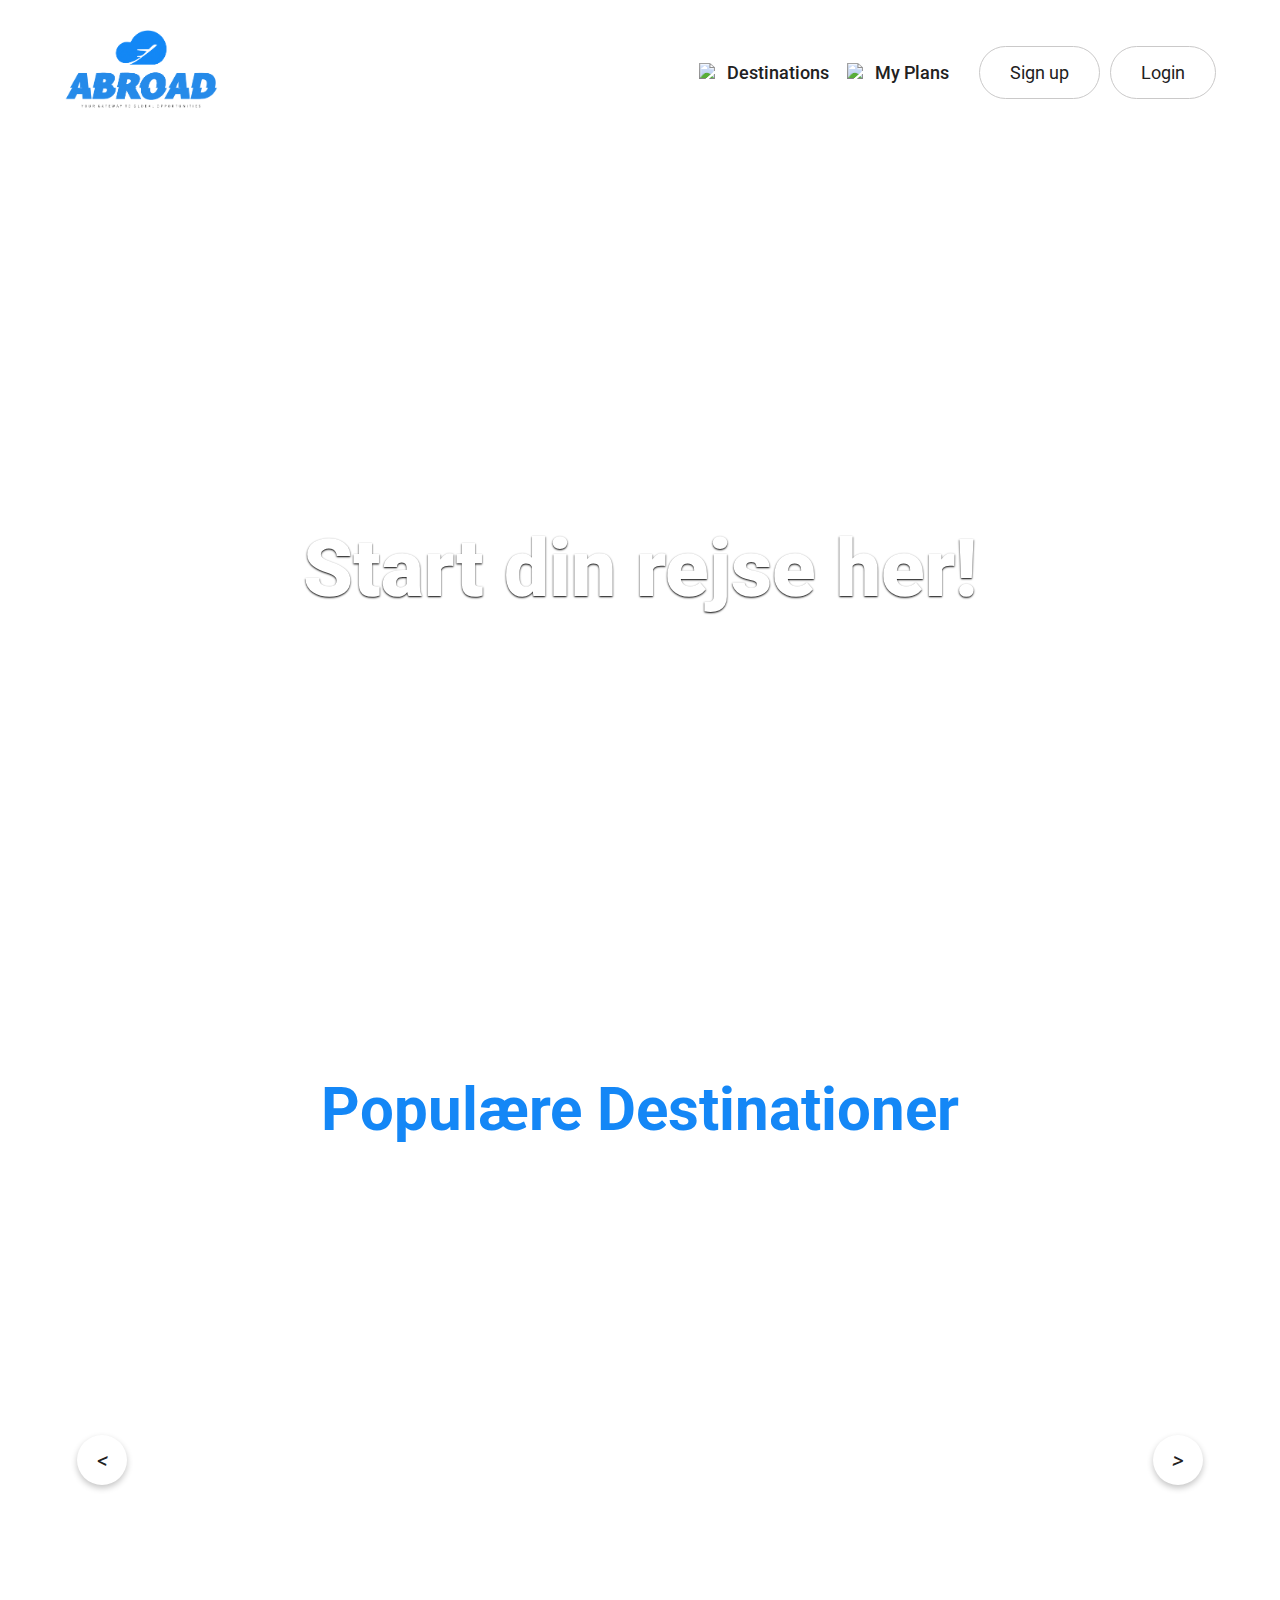
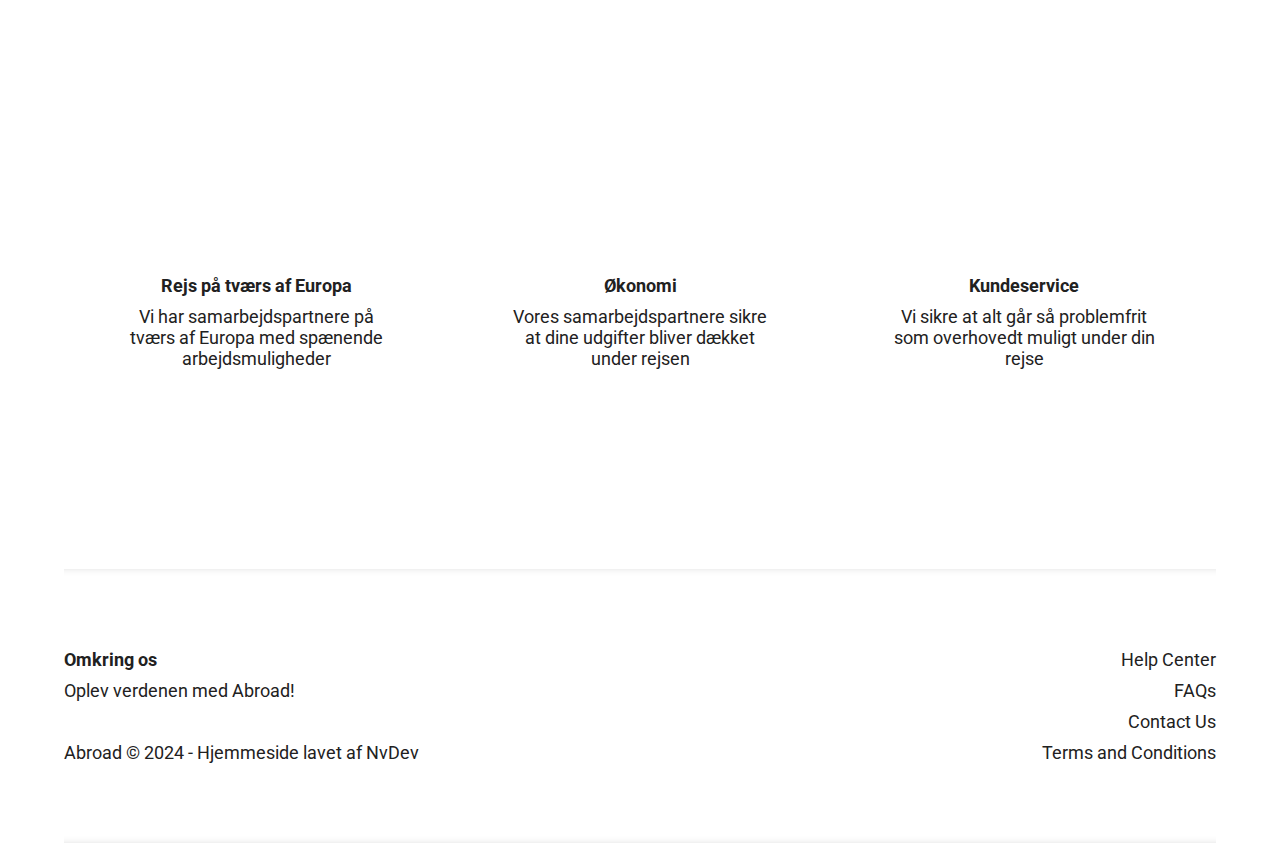
==== index.html @ 3173c701 "first commit" ====
<!DOCTYPE html>
<html lang="en">
  <head>
    <meta charset="UTF-8" />
    <link rel="stylesheet" href="style.css" />
    <link rel="preconnect" href="https://fonts.googleapis.com" />
    <link rel="preconnect" href="https://fonts.gstatic.com" crossorigin />
    <link
      href="https://fonts.googleapis.com/css2?family=Roboto:ital,wght@0,100;0,300;0,400;0,500;0,700;0,900;1,100;1,300;1,400;1,500;1,700;1,900&display=swap"
      rel="stylesheet"
    />
    <meta name="viewport" content="width=device-width, initial-scale=1.0" />
    <title>Abroad</title>
  </head>
  <body>
    <header>
      <a class="logo" href="index.html"
        ><img src="/img/Abroad den rigtige_.png" alt="abroad-logo"
      /></a>
      <div class="header-content">
        <nav>
          <li>
            <a href="#"
              ><img
                src="https://cdn3.iconfinder.com/data/icons/feather-5/24/globe-256.png"
                alt="globe-png"
              />
              Destinations</a
            >
          </li>
          <li>
            <a id="plans-closed" href="#"
              ><img
                src="https://cdn3.iconfinder.com/data/icons/font-awesome-solid/576/plane-256.png"
                alt="plane-png"
              />
              My Plans</a
            >
          </li>
        </nav>
        <div>
          <a class="button" href="">Sign up</a>
          <a class="button" href="">Login</a>
        </div>
      </div>
      <div class="hamburger-card">
        <img
          class="hamburger"
          src="https://cdn0.iconfinder.com/data/icons/user-interface-2063/24/UI_Essential_icon_expanded-01-512.png"
          alt=""
        />
        <ul class="hamburger-content">
          <li><a href="">Login</a></li>
          <li><a href="">Sign up</a></li>
          <li><a href="">My Plans</a></li>
          <li><a href="">Destinations</a></li>
        </ul>
      </div>
    </header>
    <div class="hero">
      <h1>Start din rejse her!</h1>
    </div>
    <main>
      <h2>Populære Destinationer</h2>
      <div class="wrapper-wrapper">
        <div class="wrapper">
          <i id="left" class="fa-solid fa-angle-left"><</i>
          <ul class="carousel">
            <li class="card">
              <a
                style="
                  background-image: url(https://images.unsplash.com/photo-1562497261-397e5f16eeb7?q=80&w=2070&auto=format&fit=crop&ixlib=rb-4.0.3&ixid=M3wxMjA3fDB8MHxwaG90by1wYWdlfHx8fGVufDB8fHx8fA%3D%3D);
                "
                href="#"
                ><h3>Valpolicella</h3></a
              >
            </li>
            <li class="card">
              <a
                style="
                  background-image: url(https://images.unsplash.com/photo-1523531294919-4bcd7c65e216?q=80&w=2070&auto=format&fit=crop&ixlib=rb-4.0.3&ixid=M3wxMjA3fDB8MHxwaG90by1wYWdlfHx8fGVufDB8fHx8fA%3D%3D);
                "
                href="#"
                ><h3>Barcelona</h3></a
              >
            </li>
            <li class="card">
              <a
                style="
                  background-image: url(https://images.unsplash.com/photo-1619794578892-cbdd3ff81c95?q=80&w=1935&auto=format&fit=crop&ixlib=rb-4.0.3&ixid=M3wxMjA3fDB8MHxwaG90by1wYWdlfHx8fGVufDB8fHx8fA%3D%3D);
                "
                href="#"
                ><h3>Paris</h3></a
              >
            </li>
            <li class="card">
              <a
                style="
                  background-image: url(https://images.unsplash.com/photo-1611761814105-576c3082c7ba?q=80&w=1974&auto=format&fit=crop&ixlib=rb-4.0.3&ixid=M3wxMjA3fDB8MHxwaG90by1wYWdlfHx8fGVufDB8fHx8fA%3D%3D);
                "
                href="#"
                ><h3>Lissabon</h3></a
              >
            </li>
          </ul>
          <i id="right" class="fa-solid fa-angle-right">></i>
        </div>
      </div>
      <div class="values-wrapper">
        <div class="value-card">
          <img
            src="https://cdn3.iconfinder.com/data/icons/font-awesome-solid/640/plane-departure-256.png"
            alt=""
          />
          <h4>Rejs på tværs af Europa</h4>
          <p>
            Vi har samarbejdspartnere på tværs af Europa med spænende
            arbejdsmuligheder
          </p>
        </div>
        <div class="value-card">
          <img
            src="https://cdn0.iconfinder.com/data/icons/free-daily-icon-set/512/Dollar-256.png"
            alt=""
          />
          <h4>Økonomi</h4>
          <p>
            Vores samarbejdspartnere sikre at dine udgifter bliver dækket under
            rejsen
          </p>
        </div>
        <div class="value-card">
          <img
            src="https://cdn1.iconfinder.com/data/icons/100-basic-for-user-interface/32/19-chat-256.png"
            alt=""
          />
          <h4>Kundeservice</h4>
          <p>
            Vi sikre at alt går så problemfrit som overhovedt muligt under din
            rejse
          </p>
        </div>
      </div>
    </main>
    <footer>
      <div class="left-footer">
        <h5>Omkring os</h5>
        <p>Oplev verdenen med Abroad!</p>
        <p class="copyright">Abroad © 2024 - Hjemmeside lavet af NvDev</p>
      </div>
      <div class="right-footer">
        <p>Help Center</p>
        <p>FAQs</p>
        <p>Contact Us</p>
        <p>Terms and Conditions</p>
      </div>
    </footer>
    <script src="main.js"></script>
  </body>
</html>
---- style.css ----
:root{
    --logo-color: #1487f6;
    --background-color: #e8e8e8;
    --text-color: #212121;
}
*{
    margin: 0;
    padding: 0;
    list-style: none;
    text-decoration: none;
    color: var(--text-color);
    font-family: "Roboto", sans-serif;
    font-size: 18px;
    box-sizing: border-box;
}
body{
    padding: 0 5%;
}
header{
    display: flex;
    align-items: center;
    padding: 30px 0;
    gap: 1em;
    background-color: white;
}
.header-content{
    display: flex;
    align-items: center;
}
.header-content div{
    display: flex;
    gap: 10px;

}
.logo{
    margin-right: auto;
}
.logo img{
    height: 80px;
}
nav{
    display: flex;
    align-items: center;
    gap: 1em;
    margin-right: 30px;
    font-weight: 500;
}
nav img{
    width: 18px;
    height: 18px;
}
nav a{
display: flex;
align-items: center;
gap: 10px;
}
.button{
background-color: white;
border: 1px solid rgb(202, 201, 201);
border-radius: 30px;
padding: 15px 30px;
text-align: center;
transition: background-color 0.5s ease;
}
.button:hover{
    background-color: #1487f6;
    color: var(--background-color);
}
.hamburger-card{
    display: none;
}
.hero{
    display: flex;
    align-items: center;
   justify-content: center;
    height: 850px;
    background-position: center;
    background-size: cover;
    border-radius: 20px;
    background-image: url(https://images.unsplash.com/photo-1518011561382-adb6cac8d645?q=80&w=1740&auto=format&fit=crop&ixlib=rb-4.0.3&ixid=M3wxMjA3fDB8MHxwaG90by1wYWdlfHx8fGVufDB8fHx8fA%3D%3D);
}
h1{
    font-size: 80px;
    color: white;
    font-weight: 900;
    text-shadow: 0px 1px 2px black;
}
h2{
    font-size: 60px;
    color: var(--logo-color);
    text-align: center;
    padding: 80px 0 40px 0;
}
.wrapper-wrapper {
    display: flex;
    padding: 0 35px;
    align-items: center;
    justify-content: center;
    margin-bottom: 130px;
  }
  .wrapper {
    max-width: 1400px;
    width: 100%;
    position: relative;
  }
  .wrapper i {
    top: 50%;
    height: 50px;
    width: 50px;
    cursor: pointer;
    font-size: 1.25rem;
    position: absolute;
    text-align: center;
    line-height: 50px;
    background: #fff;
    border-radius: 50%;
    box-shadow: 0 3px 6px rgba(0,0,0,0.23);
    transform: translateY(-50%);
    transition: transform 0.1s linear;
  }
  .wrapper i:active{
    transform: translateY(-50%) scale(0.85);
  }
  .wrapper i:first-child{
    left: -22px;
  }
  .wrapper i:last-child{
    right: -22px;
  }
  .wrapper .carousel{
    display: grid;
    grid-auto-flow: column;
    grid-auto-columns: calc((100% / 4) - 12px);
    overflow-x: auto;
    scroll-snap-type: x mandatory;
    gap: 16px;
    border-radius: 8px;
    scroll-behavior: smooth;
    scrollbar-width: none;
  }
  .carousel::-webkit-scrollbar {
    display: none;
  }
  .carousel.no-transition {
    scroll-behavior: auto;
  }
  .carousel.dragging {
    scroll-snap-type: none;
    scroll-behavior: auto;
  }
  .carousel.dragging .card {
    cursor: grab;
    user-select: none;
  }
  .carousel :where(.card) {
    display: flex;
  }
  .carousel .card a {
    scroll-snap-align: start;
    height: 550px;
    list-style: none;
    cursor: pointer;
    flex-direction: column;
    border-radius: 20px;
  }
  .carousel .card h3 {
    font-weight: 500;
    font-size: 1.56rem;
    margin: 30px 0 5px;
    margin-left: 30px;
    margin-bottom: 30px;
    color: white;
  }

 .card a{
    display: flex;
    justify-content: end;
    align-items: start;
    height: 100%; 
    width: 100%;
    background-position: center;
    background-size: cover;
 }
 .values-wrapper{
  display: flex;
  align-items: center;
  justify-content: center;
  margin-bottom: 200px;
 }
 .value-card{
  display: flex;
  flex-direction: column;
  align-items: center;
  justify-content: space-between;
  text-align: center;
  gap: 10px;
  padding: 0 60px;
  max-width: 1400px;
    width: 100%;
    position: relative;
 }
 .value-card img{
  width: 70px;
 }
footer{
  display: flex;
  justify-content: space-between;
  padding: 80px 0;
  box-shadow: 
  inset 0px 8px 8px -10px #CCC,
  inset 0px -8px 8px -10px #CCC; 
}
.left-footer{
  display: flex;
  flex-direction: column;
  gap: 10px;
}
.right-footer{
  display: flex;
flex-direction: column;
gap: 10px;
text-align: end;
}
.copyright{
margin-top: auto;
}
  @media screen and (max-width: 900px) {
    .wrapper .carousel {
      grid-auto-columns: calc((100% / 2) - 9px);
    }
    .header-content{
      display: none;
  }
  h1{
    font-size: 50px;
  }
  h2{
    font-size: 40px;
  }
  .hamburger-card{
      display: block;
      position: relative;
  }
  .hamburger{
      width: 60px;
  }
  .hamburger-card:hover .hamburger-content {
      display: flex;
  }
  .hamburger-card ul{
      display: none;
      flex-direction: column;
   align-items: end;
      gap: 30px;
      position: absolute;
      top: 70px;
      left: -90px;
  }
  .hamburger-card a{
     font-size: 25px;
  }
  .values-wrapper{
flex-direction: column;
gap: 8em;
   }
footer{
  flex-direction: column;
  text-align: center;
  gap: 3em;
}
.right-footer{
  text-align: center;
}
  }
  @media screen and (max-width: 600px) {
    .wrapper .carousel {
      grid-auto-columns: 100%;
    }
  }
@media screen and (max-width: 600px) {
  .wrapper .carousel {
    grid-auto-columns: 100%;
  }
}
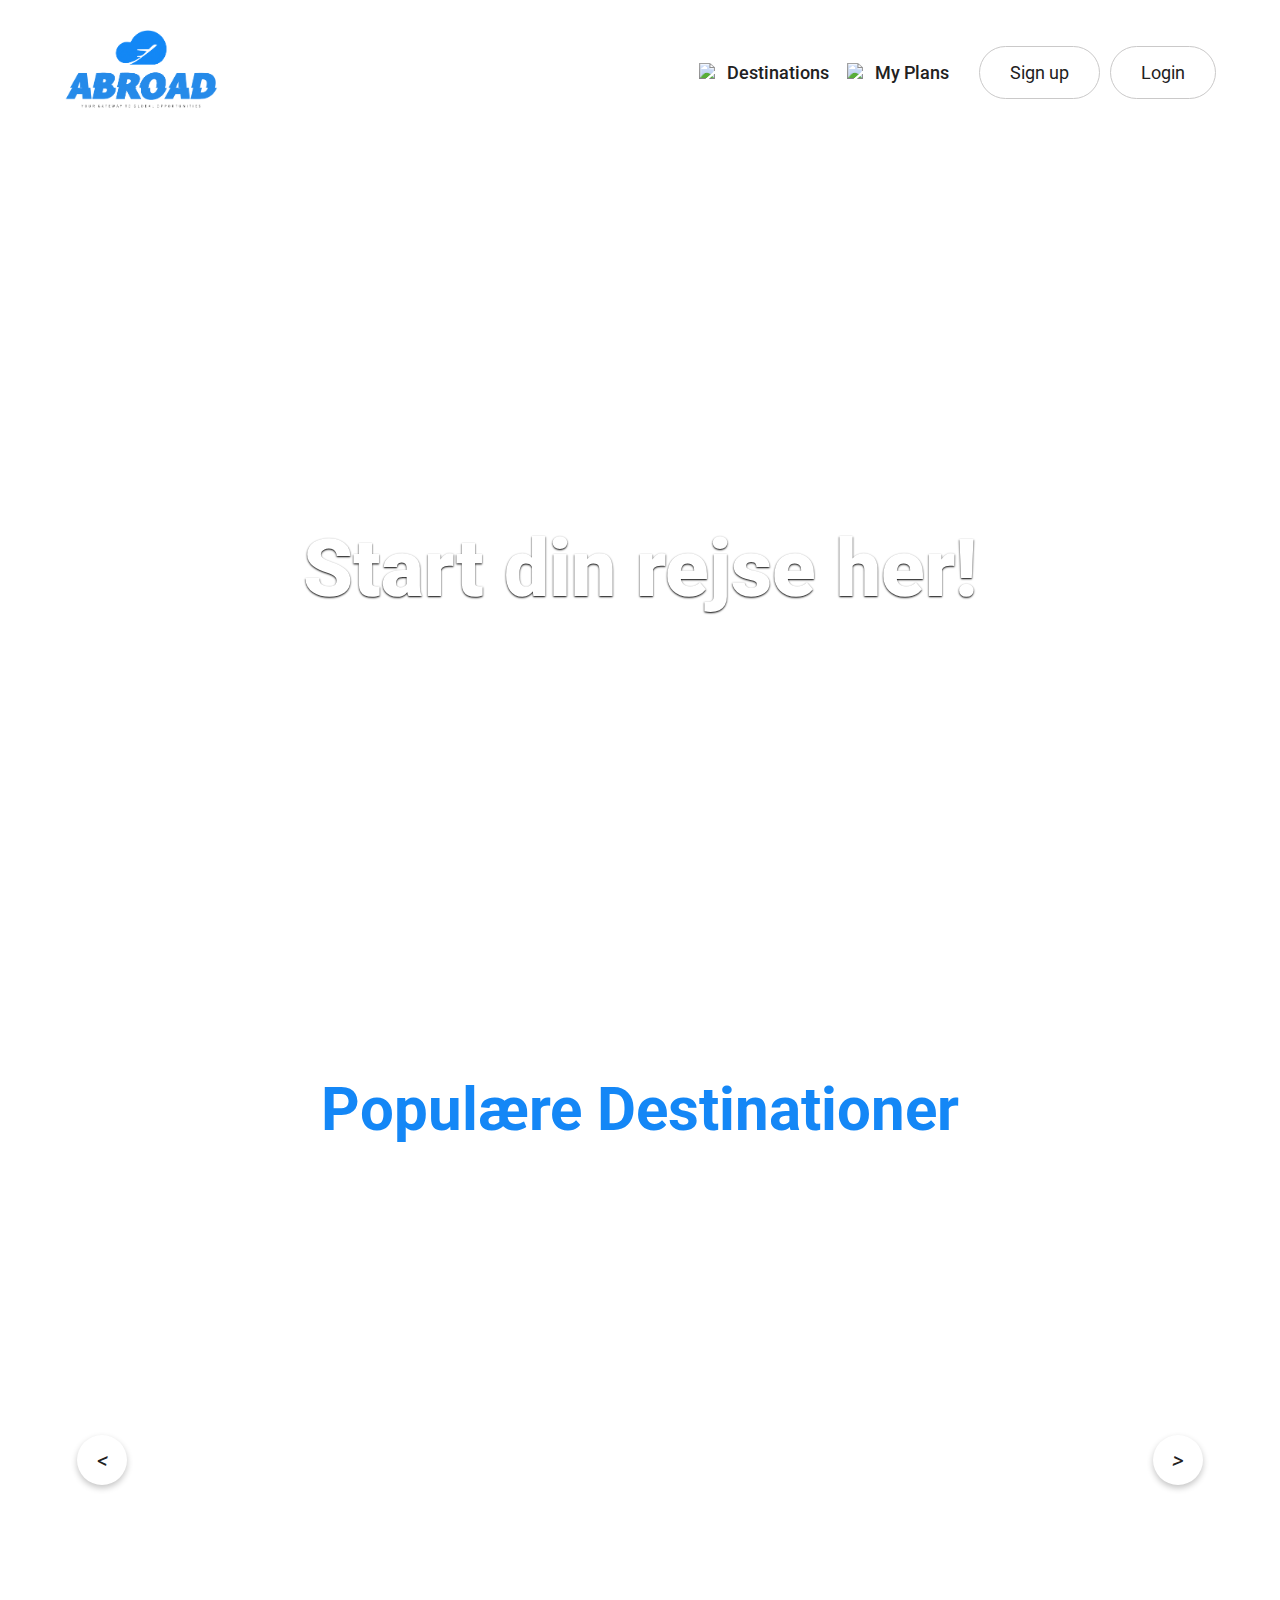
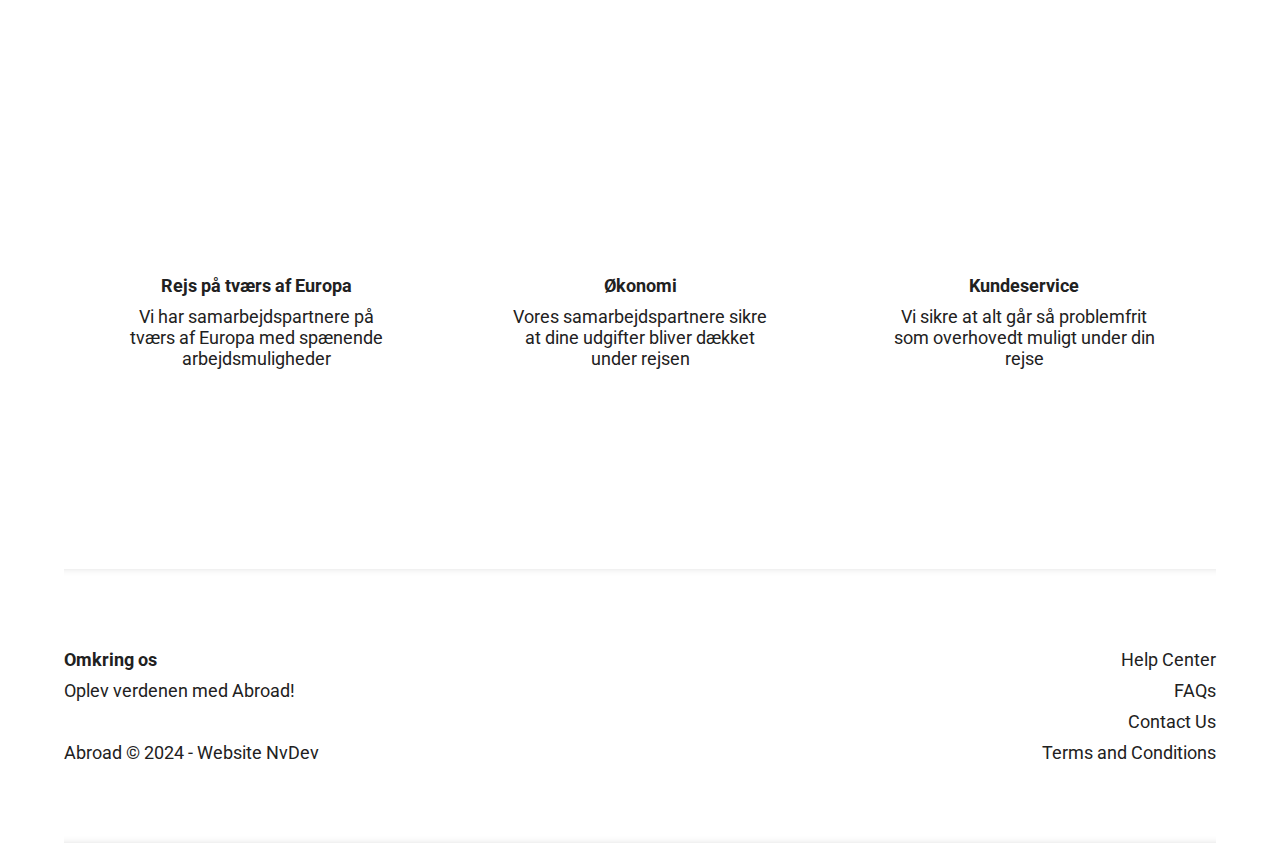
==== commit 98e5e5c6: "new push" ====
--- a/index.html
+++ b/index.html
@@ -71,7 +71,7 @@
                 style="
                   background-image: url(https://images.unsplash.com/photo-1562497261-397e5f16eeb7?q=80&w=2070&auto=format&fit=crop&ixlib=rb-4.0.3&ixid=M3wxMjA3fDB8MHxwaG90by1wYWdlfHx8fGVufDB8fHx8fA%3D%3D);
                 "
-                href="#"
+                href="produkt-valpolicella.html"
                 ><h3>Valpolicella</h3></a
               >
             </li>
@@ -146,7 +146,7 @@
       <div class="left-footer">
         <h5>Omkring os</h5>
         <p>Oplev verdenen med Abroad!</p>
-        <p class="copyright">Abroad © 2024 - Hjemmeside lavet af NvDev</p>
+        <p class="copyright">Abroad © 2024 - Website NvDev</p>
       </div>
       <div class="right-footer">
         <p>Help Center</p>
--- a/style.css
+++ b/style.css
@@ -224,6 +224,96 @@
 .copyright{
 margin-top: auto;
 }
+.product-images {
+  display: grid;
+  grid-template-columns: repeat(4, 1fr);
+  grid-template-rows: repeat(2, 1fr);
+  grid-column-gap: 10px;
+  grid-row-gap: 10px;
+  }
+  .product-images img{
+    width: 100%;
+    height: 100%;
+    border-radius: 20px;
+  }
+  .productimage1 { grid-area: 1 / 1 / 3 / 3; }
+  .productimage2 { grid-area: 1 / 3 / 2 / 4; }
+  .productimage3 { grid-area: 1 / 4 / 2 / 5; }
+  .productimage4 { grid-area: 2 / 3 / 3 / 4; }
+  .productimage5 { grid-area: 2 / 4 / 3 / 5; }
+
+.h1-products{
+  font-size: 40px;
+  color: var(--text-color);
+  font-weight: 500;
+  text-shadow: none;
+  margin-top: 40px;
+  margin-bottom: 10px;
+}
+.menu {
+  display: flex;
+  flex-direction: column;
+  margin-bottom: 500px;
+  gap: 10px;
+  margin-top: 40px;
+}
+
+.menu-buttons{
+  display: flex;
+  gap: 40px;
+  border-bottom: 1px solid rgb(228, 228, 228); 
+}
+.menu-item {
+  border: none;
+ background-color: white;
+  cursor: pointer;
+  text-decoration: none;
+  position: relative;
+  padding: 20px 0 5px 0;
+}
+
+.menu-item:after {
+  content: "";
+  position: absolute;
+  left: 0;
+  right: 0;
+  bottom: -1px;
+}
+
+.menu-item.active:after {
+  border-bottom: 2px solid rgb(0, 0, 0);
+}
+
+.content {
+  display: none;
+}
+
+.content.active {
+  display: block;
+}
+.content-wrapper{
+  display: flex;
+  flex-direction: column;
+}
+.left-content, .right-content{
+  display: flex;
+  gap: 40px;
+}
+.left-content div, .right-content div{
+  display: flex;
+  align-items: center;
+  gap: 10px;
+}
+
+.left-content img ,.right-content img{
+height: 16px;
+}
+.h2-products{
+  font-size: 20px;
+  color:var(--text-color);
+  text-align: start;
+  padding: 20px 0;
+}
   @media screen and (max-width: 900px) {
     .wrapper .carousel {
       grid-auto-columns: calc((100% / 2) - 9px);
@@ -231,8 +321,11 @@
     .header-content{
       display: none;
   }
+  .hero{
+    height: 400px;
+  }
   h1{
-    font-size: 50px;
+    font-size: 40px;
   }
   h2{
     font-size: 40px;
@@ -254,7 +347,11 @@
       gap: 30px;
       position: absolute;
       top: 70px;
-      left: -90px;
+      left: -110px;
+      background-color: white;
+      padding: 20px 40px 20px 20px;
+      border: 1px solid whitesmoke;
+      border-radius: 20px 0px 0px 20px;
   }
   .hamburger-card a{
      font-size: 25px;
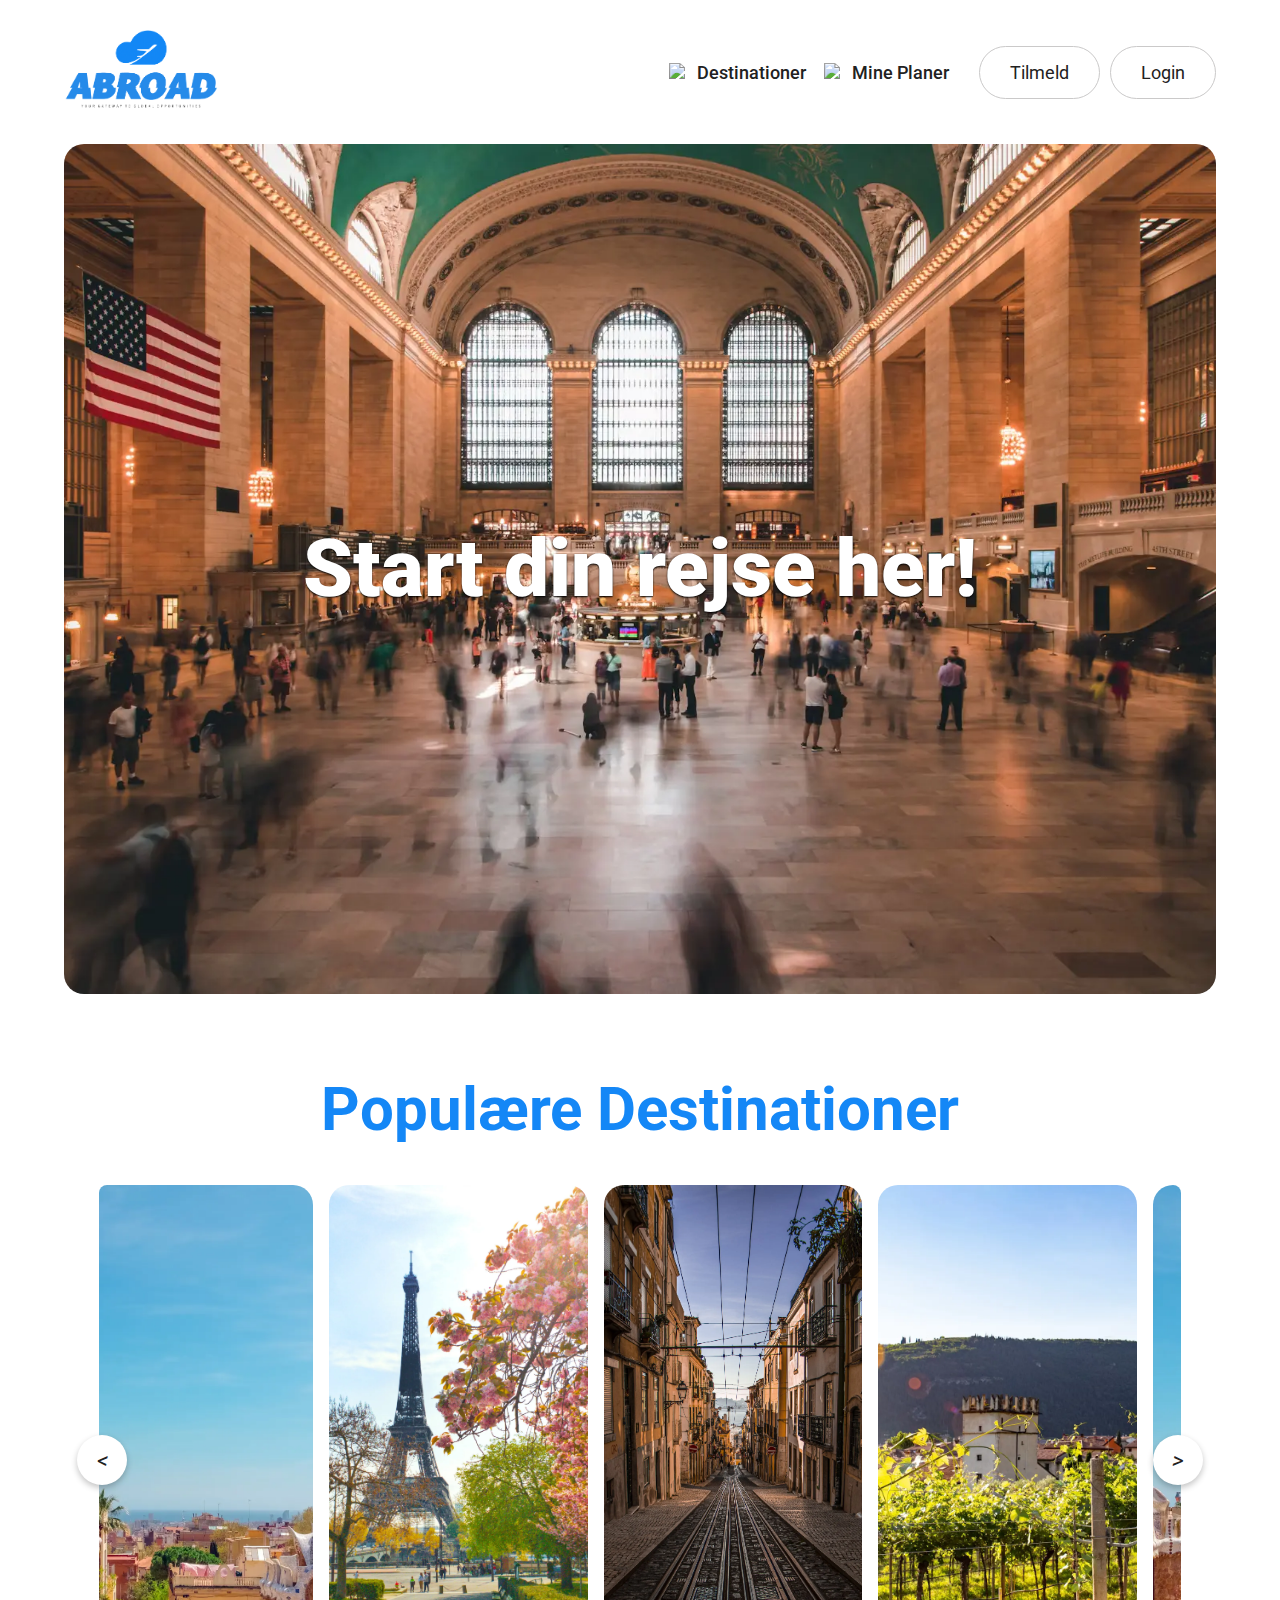
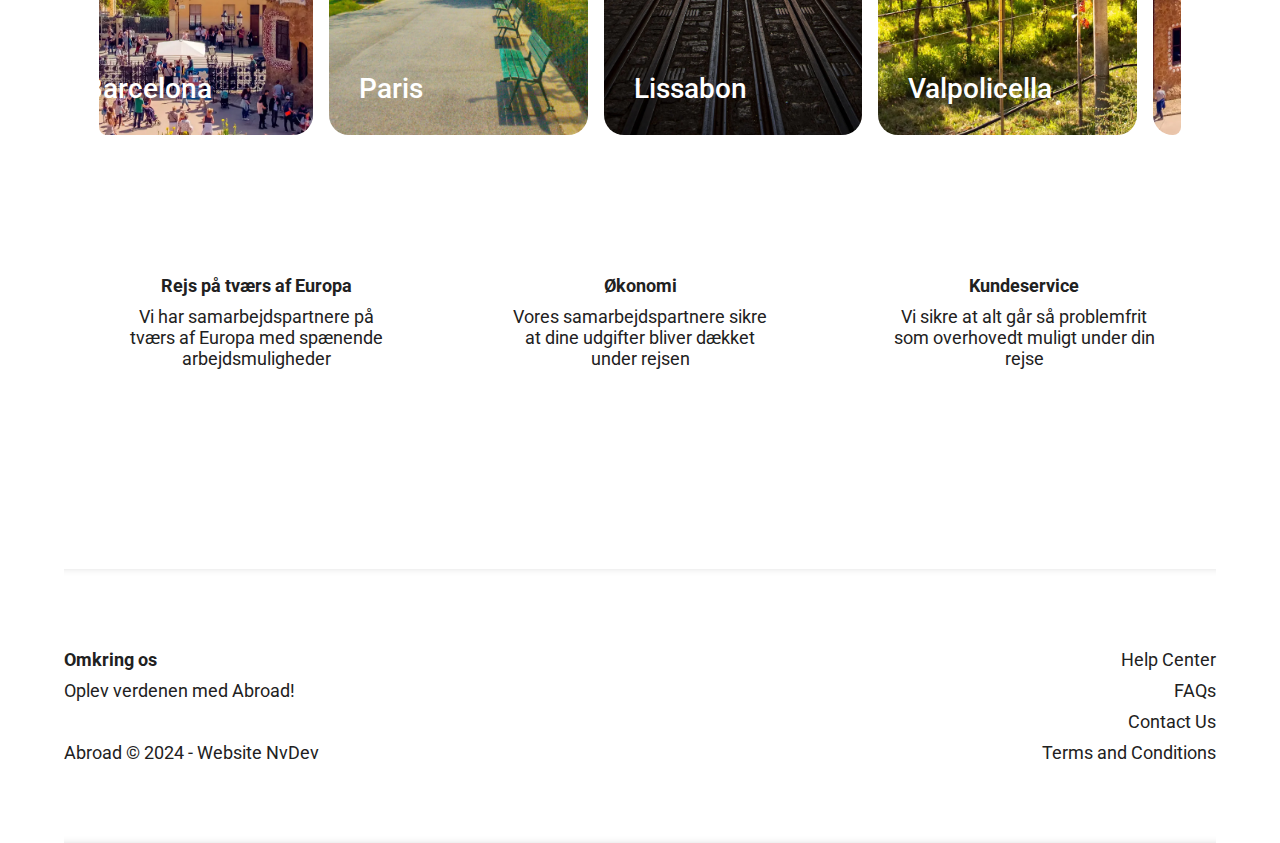
==== commit 46ab6342: "push" ====
--- a/index.html
+++ b/index.html
@@ -20,12 +20,12 @@
       <div class="header-content">
         <nav>
           <li>
-            <a href="#"
+            <a href="search.html"
               ><img
                 src="https://cdn3.iconfinder.com/data/icons/feather-5/24/globe-256.png"
                 alt="globe-png"
               />
-              Destinations</a
+              Destinationer</a
             >
           </li>
           <li>
@@ -34,13 +34,13 @@
                 src="https://cdn3.iconfinder.com/data/icons/font-awesome-solid/576/plane-256.png"
                 alt="plane-png"
               />
-              My Plans</a
+              Mine Planer</a
             >
           </li>
         </nav>
         <div>
-          <a class="button" href="">Sign up</a>
-          <a class="button" href="">Login</a>
+          <a class="button" href="/tilmeld.html">Tilmeld</a>
+          <a class="button" href="/login.html">Login</a>
         </div>
       </div>
       <div class="hamburger-card">
@@ -50,10 +50,10 @@
           alt=""
         />
         <ul class="hamburger-content">
-          <li><a href="">Login</a></li>
-          <li><a href="">Sign up</a></li>
-          <li><a href="">My Plans</a></li>
-          <li><a href="">Destinations</a></li>
+          <li><a href="/login.html">Login</a></li>
+          <li><a href="/tilmeld.html">Tilmeld</a></li>
+          <li><a href="">Mine Planer</a></li>
+          <li><a href="search.html">Destinationer</a></li>
         </ul>
       </div>
     </header>
@@ -68,37 +68,25 @@
           <ul class="carousel">
             <li class="card">
               <a
-                style="
-                  background-image: url(https://images.unsplash.com/photo-1562497261-397e5f16eeb7?q=80&w=2070&auto=format&fit=crop&ixlib=rb-4.0.3&ixid=M3wxMjA3fDB8MHxwaG90by1wYWdlfHx8fGVufDB8fHx8fA%3D%3D);
-                "
+                style="background-image: url(/img/valpolicella/main.webp)"
                 href="produkt-valpolicella.html"
                 ><h3>Valpolicella</h3></a
               >
             </li>
             <li class="card">
               <a
-                style="
-                  background-image: url(https://images.unsplash.com/photo-1523531294919-4bcd7c65e216?q=80&w=2070&auto=format&fit=crop&ixlib=rb-4.0.3&ixid=M3wxMjA3fDB8MHxwaG90by1wYWdlfHx8fGVufDB8fHx8fA%3D%3D);
-                "
+                style="background-image: url(/img/barcelona/main.webp)"
                 href="#"
                 ><h3>Barcelona</h3></a
               >
             </li>
             <li class="card">
-              <a
-                style="
-                  background-image: url(https://images.unsplash.com/photo-1619794578892-cbdd3ff81c95?q=80&w=1935&auto=format&fit=crop&ixlib=rb-4.0.3&ixid=M3wxMjA3fDB8MHxwaG90by1wYWdlfHx8fGVufDB8fHx8fA%3D%3D);
-                "
-                href="#"
+              <a style="background-image: url(/img/paris/main.webp)" href="#"
                 ><h3>Paris</h3></a
               >
             </li>
             <li class="card">
-              <a
-                style="
-                  background-image: url(https://images.unsplash.com/photo-1611761814105-576c3082c7ba?q=80&w=1974&auto=format&fit=crop&ixlib=rb-4.0.3&ixid=M3wxMjA3fDB8MHxwaG90by1wYWdlfHx8fGVufDB8fHx8fA%3D%3D);
-                "
-                href="#"
+              <a style="background-image: url(/img/lissabon/main.webp)" href="#"
                 ><h3>Lissabon</h3></a
               >
             </li>
--- a/style.css
+++ b/style.css
@@ -77,7 +77,7 @@
     background-position: center;
     background-size: cover;
     border-radius: 20px;
-    background-image: url(https://images.unsplash.com/photo-1518011561382-adb6cac8d645?q=80&w=1740&auto=format&fit=crop&ixlib=rb-4.0.3&ixid=M3wxMjA3fDB8MHxwaG90by1wYWdlfHx8fGVufDB8fHx8fA%3D%3D);
+    background-image: url(/img/main.webp);
 }
 h1{
     font-size: 80px;
@@ -233,14 +233,40 @@
   }
   .product-images img{
     width: 100%;
-    height: 100%;
     border-radius: 20px;
   }
-  .productimage1 { grid-area: 1 / 1 / 3 / 3; }
-  .productimage2 { grid-area: 1 / 3 / 2 / 4; }
-  .productimage3 { grid-area: 1 / 4 / 2 / 5; }
-  .productimage4 { grid-area: 2 / 3 / 3 / 4; }
-  .productimage5 { grid-area: 2 / 4 / 3 / 5; }
+  .productimage1 {
+     grid-area: 1 / 1 / 3 / 3; 
+     height: 100%;
+  max-height: 610px;
+  object-fit: cover;
+object-position: center;
+  }
+  .productimage2 { 
+    grid-area: 1 / 3 / 2 / 4; 
+height: 300px;
+object-fit: cover;
+object-position: center;
+  }
+  .productimage3 { 
+    grid-area: 1 / 4 / 2 / 5; 
+    height: 300px;
+    object-fit: cover;
+    object-position: center;
+  }
+  .productimage4 { 
+    grid-area: 2 / 3 / 3 / 4; 
+    height: 300px;
+    object-fit: cover;
+    object-position: center;
+  
+  }
+  .productimage5 {
+     grid-area: 2 / 4 / 3 / 5; 
+    height: 300px;
+     object-fit: cover;
+     object-position: center;
+    }
 
 .h1-products{
   font-size: 40px;
@@ -253,7 +279,7 @@
 .menu {
   display: flex;
   flex-direction: column;
-  margin-bottom: 500px;
+  margin-bottom: 70px;
   gap: 10px;
   margin-top: 40px;
 }
@@ -293,11 +319,12 @@
 }
 .content-wrapper{
   display: flex;
-  flex-direction: column;
+  gap: 40px;
 }
 .left-content, .right-content{
   display: flex;
-  gap: 40px;
+  gap: 10px;
+  flex-direction: column;
 }
 .left-content div, .right-content div{
   display: flex;
@@ -313,6 +340,280 @@
   color:var(--text-color);
   text-align: start;
   padding: 20px 0;
+}
+.review-section {
+  display: flex;
+flex-direction: column;
+  width: 350px;
+}
+.review-section h3{
+  margin-bottom: 40px;
+}
+.review-item {
+  margin-bottom: 10px;
+}
+
+.review-label {
+  display: block;
+  margin-bottom: 5px;
+  font-size: 12px;
+}
+
+.review-bar {
+  background-color: #ddd;
+  height: 5px;
+  margin-bottom: 5px;
+  position: relative;
+  width: 100%;
+  border-radius: 100px;
+}
+
+.review-score {
+  background-color: var(--logo-color);
+  bottom: 0;
+  display: block;
+  height: 100%;
+  position: absolute;
+}
+
+.review-value {
+  display: block;
+  text-align: right;
+  font-size: 12px;
+}
+.review-wrapper{
+display: flex;
+align-items: top;
+gap: 100px;
+margin-bottom: 60px;
+}
+.reviews{
+  display: flex;
+  flex-direction: column;
+  gap: 40px;
+  width: 100%;
+}
+.review1{
+  display: flex;
+  justify-content: space-between;
+  border-bottom: 1px solid rgb(228, 228, 228); 
+  padding-bottom: 20px;
+}
+.review1 p{
+font-size: 12px;
+}
+.reviewleft{
+  display: flex;
+  flex-direction: column;
+  gap: 10px;
+}
+.reviewright{
+  align-self: flex-end;
+  width: 120px;
+  text-align: end;
+}
+.reviewicons{
+display: flex;
+gap: 10px;
+}
+.reviewicons img{
+  width: 16px;
+}
+.product-carousel{
+  display: none;
+}
+.container {
+  display: flex;
+  gap: 20px;
+  margin-top: 20px;
+  margin-bottom: 60px;
+}
+.sidebar {
+  width: fit-content;
+  border: 1px solid #eee;
+  border-radius: 3px;
+  box-shadow: 0px 1px 3px rgb(199, 199, 199);
+  display: flex;
+  gap: 5px;
+  flex-direction: column;
+  border-radius: 20px;
+}
+.sidebar p{
+  margin: 5px 20px 0px 20px;
+  font-weight: 600;
+  font-size: 16px;
+}
+.sort-buttons {
+  display: flex;
+  gap: 15px;
+  margin: 20px 20px;
+}
+.sort-buttons div{
+  display: flex;
+  gap: 15px;
+}
+
+.searchBar {
+  box-shadow: 0px 1px 3px rgb(199, 199, 199);
+  border-radius: 20px;
+  padding: 15px 15px;
+}
+input {
+  border: none;
+  outline: none;
+  background: none;
+}
+
+#root {
+  width: fit-content;
+  display: flex;
+  flex-wrap: wrap;
+  gap: 25px;
+}
+.box {
+  margin: 1px;
+  display: flex;
+  flex-direction: column;
+  align-items: center;
+  justify-content: space-between;
+  box-shadow: 0px 1px 3px rgb(199, 199, 199);
+  border-radius: 20px;
+  padding: 15px;
+  width: 320px;
+  height: 450px;
+}
+.img-box {
+  width: 100%;
+  height: 100%;
+  display: flex;
+  align-items: center;
+  justify-content: center;
+}
+.img-box a{
+  height: 290px;
+  width: 100%;
+}
+.images {
+  height: 100%;
+  width: 100%;
+  object-fit: cover;
+  object-position: center;
+  border-radius: 20px;
+}
+.bottom {
+  margin-top: 20px;
+  width: 100%;
+  display: flex;
+  flex-direction: column;
+  gap: 20px;
+  height: 160px;
+  justify-content: space-between;
+}
+.bottom p {
+  font-weight: 700;
+}
+.bottom button ,.sort-buttons button {
+  border: none;
+  background-color: #ffffff;
+  padding: 10px 15px;
+  cursor: pointer;
+  color: rgb(0, 0, 0);
+  box-shadow: 0px 1px 3px rgb(199, 199, 199);
+  border-radius: 20px;
+  align-self: flex-end;
+  font-size: 16px;
+}
+
+::-webkit-scrollbar {
+  display: none;
+}
+.top-searches{
+  margin: 15px 20px 0px 20px;
+}
+.top-searches div{
+  display: flex;
+  align-items: center;
+  margin: 20px 0;
+  border-bottom: 1px solid rgb(241, 241, 241); 
+  padding-bottom: 5px;
+}
+.search-inspiration{
+  display: flex;
+  justify-content: space-between;
+  gap: 10px;
+  margin: 15px 20px 15px 20px;
+}
+.search-inspiration img{
+ width: 100px;
+  height: 100px;
+  border-radius: 20px;
+}
+.top-searches img{
+width: 40px;
+height: 40px;
+border-radius: 100px;
+object-fit: cover;
+object-position: center;
+}
+.top-searches p{
+  font-size: 14px;
+  font-weight: 500;
+}
+.tilmeld-wrapper{
+display: flex;
+justify-content: space-evenly;
+margin-bottom: 80px;
+margin-top: 40px;
+}
+.tilmeld-hero{
+  width: 50%;
+}
+.tilmeld-hero img {
+width: 100%;
+height: auto;
+}
+
+.form-container {
+  width: 400px;
+  background-color: #fff;
+  padding: 20px 30px;
+}
+
+.title {
+  margin: 10px 0 30px 0;
+  font-size: 28px;
+  font-weight: 800;
+}
+
+.form {
+  width: 100%;
+  display: flex;
+  flex-direction: column;
+  gap: 15px;
+  margin-bottom: 15px;
+}
+
+input {
+  border-radius: 20px;
+  box-shadow: 0px 1px 3px rgb(199, 199, 199);
+  outline: 0 !important;
+  box-sizing: border-box;
+  padding: 15px 15px;
+  font-size: 16px;
+}
+label{
+  font-size: 16px;
+}
+.form-btn {
+  padding: 10px 15px;
+  border-radius: 20px;
+  border: 0 !important;
+  outline: 0 !important;
+  background: var(--logo-color);
+  color: white;
+  cursor: pointer;
+  box-shadow: 0px 1px 3px rgb(199, 199, 199);
+  margin-top: 40px;
 }
   @media screen and (max-width: 900px) {
     .wrapper .carousel {
@@ -352,6 +653,7 @@
       padding: 20px 40px 20px 20px;
       border: 1px solid whitesmoke;
       border-radius: 20px 0px 0px 20px;
+      z-index: 2;
   }
   .hamburger-card a{
      font-size: 25px;
@@ -368,14 +670,63 @@
 .right-footer{
   text-align: center;
 }
+.review-wrapper{
+ flex-direction: column;
+  }
+  .review-section {
+    width: 100%;
+  }
+  .menu-buttons{
+    gap: 15px;
+  }
+  .product-images{
+    display: none;
+  }
+  .product-carousel{
+    display: block;
+  }
+
+  .left-content, .right-content{
+   flex-direction: column;
+    gap: 20px;
+  }
+  .content-wrapper{
+    gap: 20px;
+  }
+  .container{
+        flex-direction: column;
+  }
+  .tilmeld-hero {
+   display: none;
+  }
+  
+    
   }
   @media screen and (max-width: 600px) {
     .wrapper .carousel {
       grid-auto-columns: 100%;
     }
-  }
-@media screen and (max-width: 600px) {
-  .wrapper .carousel {
-    grid-auto-columns: 100%;
-  }
-}
+    .menu-buttons{
+      justify-content: space-between;
+      }
+    
+      .box {
+        width: 100%;
+        height: fit-content;
+      }
+      .sort-buttons {
+       flex-direction: column;
+       gap: 10px;
+      }
+      .sort-buttons div{
+        display: flex;
+        gap: 10px;
+      }
+      .sidebar {
+        width: 100%
+      }
+      .search-inspiration{
+      flex-wrap: wrap;
+      justify-content: flex-start;
+      }
+  }
